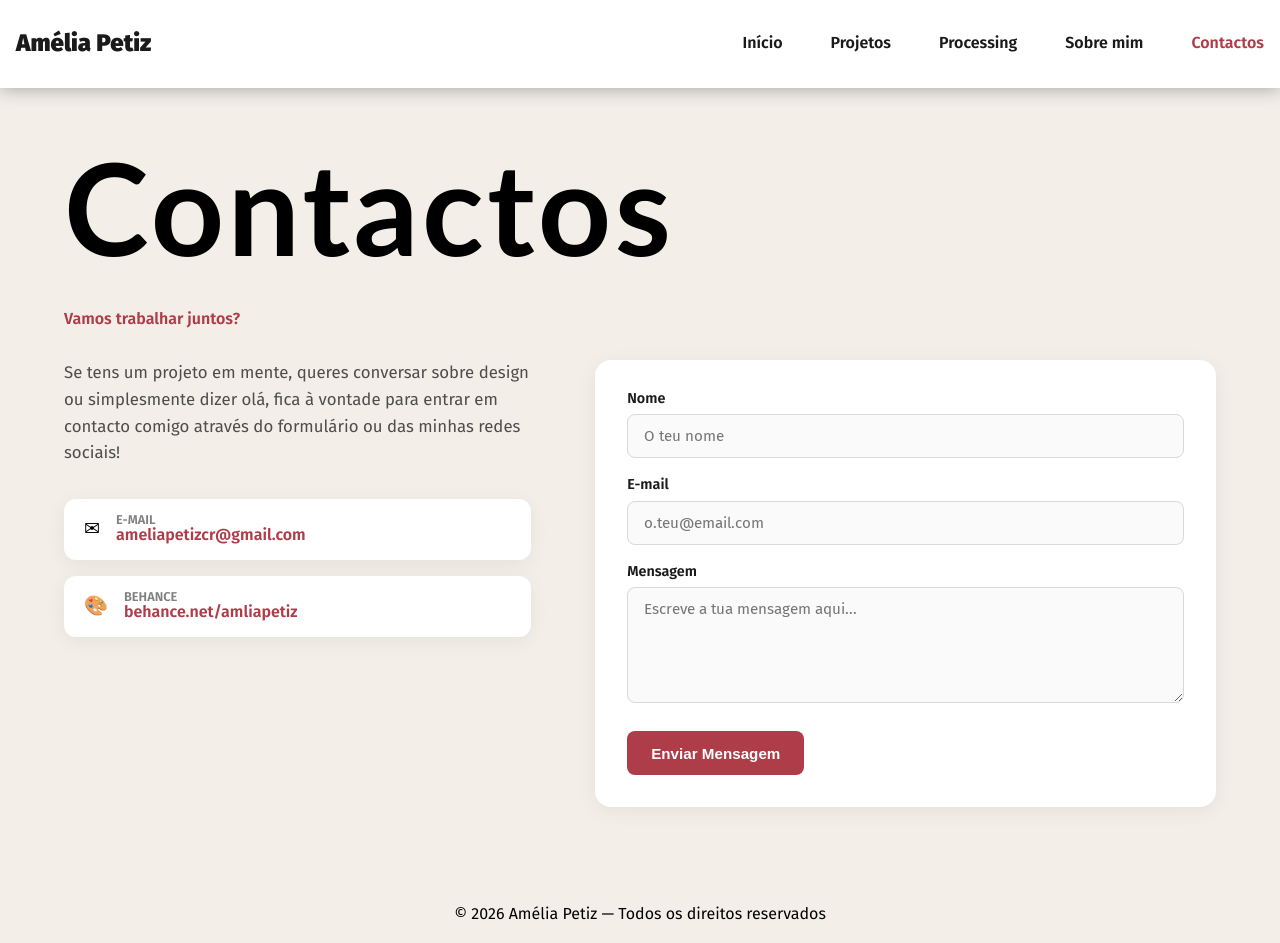
==== contactos.html @ 19742d5a "página dos contactos" ====
<!DOCTYPE html>
<html lang="pt-PT">
    <head>
        <meta charset="UTF-8">
        <meta name="viewport" content="width=device-width, initial-scale=1.0">
        <title>Contactos — Amélia Petiz</title>
        <meta name="author" content="Amélia Petiz" />
        <meta name="description" content="Contactos — Amélia Petiz, Designer Multimédia" />
        <link rel="icon" type="image/x-icon" href="imagens/favicon.ico">
        <link rel="stylesheet" href="css/reset.css">
        <link rel="stylesheet" href="css/style.css">
    </head>
    <body>
        <header id="topHeader">
            <nav id="mainMenu">
                <div class="navAction">
                    <div id="headerLogo">
                        <a href="index.html" title="Início">Amélia Petiz</a>
                    </div>
                    <div class="nav__toggle" id="nav-toggle">
                        <span class="nav__burger">☰</span>
                        <span class="nav__close">✕</span>
                    </div>
                </div>
                <div class="nav__menu" id="navMenu">
                    <ul class="nav__list">
                        <li><a class="nav__link" href="index.html">Início</a></li>
                        <li><a class="nav__link" href="projects.html">Projetos</a></li>
                        <li><a class="nav__link" href="processing.html">Processing</a></li>
                        <li><a class="nav__link" href="sobremim.html">Sobre mim</a></li>
                        <li><a class="nav__link active" href="contactos.html">Contactos</a></li>
                    </ul>
                </div>
            </nav> 
        </header>

        <main id="mainContent" class="pageWidth" style="padding: 2rem 4rem;">

            <h1 style="margin-top: 1.5rem;">Contactos</h1>
            <p style="color: #AF3C49; font-weight: 600; margin-top: 0.5rem; margin-bottom: 2rem;">Vamos trabalhar juntos?</p>

            <div style="display: flex; gap: 4rem; align-items: flex-start; flex-wrap: wrap; margin-bottom: 3rem;">
                
                <div style="flex: 1 1 280px;">
                    <p style="line-height: 1.6; color: hsl(0,0%,30%); margin-bottom: 2rem; font-size: 1.05rem;">
                        Se tens um projeto em mente, queres conversar sobre design ou simplesmente dizer olá, fica à vontade para entrar em contacto comigo através do formulário ou das minhas redes sociais!
                    </p>
                    
                    <ul style="display: flex; flex-direction: column; gap: 1rem;">
                        <li style="display: flex; align-items: center; gap: 1rem; background: white; border-radius: 0.75rem; padding: 1rem 1.25rem; box-shadow: 0 4px 20px hsla(0,0%,0%,0.06);">
                            <span style="font-size: 1.2rem;">✉</span>
                            <div>
                                <p style="font-size: 0.8rem; color: hsl(0,0%,50%); font-weight: 600; text-transform: uppercase;">E-mail</p>
                                <a href="mailto:amelia.petiz@my.ipleiria.pt" style="color: #AF3C49; font-weight: 600; text-decoration: none;">ameliapetizcr@gmail.com</a>
                            </div>
                        </li>
                        <li style="display: flex; align-items: center; gap: 1rem; background: white; border-radius: 0.75rem; padding: 1rem 1.25rem; box-shadow: 0 4px 20px hsla(0,0%,0%,0.06);">
                            <span style="font-size: 1.2rem;">🎨</span>
                            <div>
                                <p style="font-size: 0.8rem; color: hsl(0,0%,50%); font-weight: 600; text-transform: uppercase;">Behance</p>
                                <a href="https://behance.net" target="_blank" style="color: #AF3C49; font-weight: 600; text-decoration: none;">behance.net/amliapetiz</a>
                            </div>
                    </ul>
                </div>

                <div style="flex: 1.5 1 340px; background: white; padding: 2rem; border-radius: 1rem; box-shadow: 0 4px 20px hsla(0,0%,0%,0.06);">
                    <form action="#" method="POST" style="display: flex; flex-direction: column; gap: 1.25rem;">
                        
                        <div style="display: flex; flex-direction: column; gap: 0.5rem;">
                            <label for="name" style="font-weight: 600; color: hsl(0,0%,10%); font-size: 0.9rem;">Nome</label>
                            <input type="text" id="name" name="name" required placeholder="O teu nome" 
                                   style="width: 100%; padding: 0.75rem 1rem; border: 1px solid hsl(0,0%,85%); border-radius: 0.5rem; outline: none; font-family: inherit; font-size: 0.95rem; background: hsl(0,0%,98%);">
                        </div>

                        <div style="display: flex; flex-direction: column; gap: 0.5rem;">
                            <label for="email" style="font-weight: 600; color: hsl(0,0%,10%); font-size: 0.9rem;">E-mail</label>
                            <input type="email" id="email" name="email" required placeholder="o.teu@email.com" 
                                   style="width: 100%; padding: 0.75rem 1rem; border: 1px solid hsl(0,0%,85%); border-radius: 0.5rem; outline: none; font-family: inherit; font-size: 0.95rem; background: hsl(0,0%,98%);">
                        </div>

                        <div style="display: flex; flex-direction: column; gap: 0.5rem;">
                            <label for="message" style="font-weight: 600; color: hsl(0,0%,10%); font-size: 0.9rem;">Mensagem</label>
                            <textarea id="message" name="message" rows="5" required placeholder="Escreve a tua mensagem aqui..." 
                                      style="width: 100%; padding: 0.75rem 1rem; border: 1px solid hsl(0,0%,85%); border-radius: 0.5rem; outline: none; font-family: inherit; font-size: 0.95rem; resize: vertical; background: hsl(0,0%,98%);"></textarea>
                        </div>

                        <button type="submit" 
                                style="background: #AF3C49; color: white; border: none; padding: 0.85rem 1.5rem; border-radius: 0.5rem; font-weight: 600; cursor: pointer; font-size: 0.95rem; align-self: flex-start; margin-top: 0.5rem;">
                            Enviar Mensagem
                        </button>

                    </form>
                </div>

            </div>

        </main>

        <footer id="mainFooter">
            <p>&copy; 2026 Amélia Petiz — Todos os direitos reservados</p>
        </footer >

        <script src="js/script.js"></script>
    </body>
</html>
---- css/style.css ----
@import url('https://fonts.googleapis.com/css2?family=Lato:wght@400;700;900&family=Fira+Sans:wght@400;600&display=swap');

::selection { /* Optional */
  /* It can be really hard to read highlighted text with a text-shadow, it should be removed when selected */
  text-shadow: none;
  
  /* NOTE: Using this means the color and background-color are set to transparent for selected text... */
  /* So you can customise your styles below */
  color: #fff;
  background-color: #00f;
}

html {
  /* Make base font-size 100% of browser font-size */
  font-size: 100%;
}

@media (prefers-reduced-motion: no-preference) {
  html {
    scroll-behavior: smooth; /* Smoothly animate to different sections within a page, only if the user doesn't mind animations */
  }
}

*,
*::before,
*::after,
html {
  /* Declare your box-sizing here
  /* https://css-tricks.com/box-sizing */
  -webkit-box-sizing: border-box;
  -moz-box-sizing: border-box;
  box-sizing: border-box;
  /* outras opções - content-box */
}

body {
  /* Declare your default font stack here */
  font-family: "Font Stack", sans-serif, serif, monospace, cursive, fantasy;
  /* outras opções - serif, monospace, cursive, fantasy */

  /* Better text rendering - font-smoothing has not been officially declared, but can still be useful */
  text-rendering: geometricPrecision;
  /* outras opções -optimizeLegibility | optimizeSpeed */
  -webkit-font-smoothing: antialiased;
  -moz-osx-font-smoothing: grayscale;
}

img {
  /* For responsive images that adjust & adapt */
  height: auto;
  max-width: 100%;
  
  /* This isn't needed, but as a user, I get frustrated when I highlight text and the image gets highlighted too */
  user-select: none;
}

button {
  color: inherit; /* By default, buttons don't inherit the font colour, this is a useful default to override */
}

a, button {
  touch-action: manipulation; /* Element doesn't want double-tap on mobile to zoom */
}

svg {
  /* Make the SVGs fit the parent container by default */
  height: 100%;
  width: 100%;
  
  /* Optional - make the SVG's fill be the same as the inherited color */
  fill: currentColor;
  
  /* Prevent the SVG from altering cursor interaction */
  pointer-events: none;
}

iframe, video {
  /* Make iframes & videos fit the parent container by default */
  height: 100%;
  width: 100%
}

/**************************************************
***************************************************
*** O SEU CÓDIGO COMEÇA DEPOIS DESTE COMENTÁRIO ***
***************************************************
***************************************************/

/***************** VARIABLES CSS ******************/
:root {
  --header-height: 3.5rem;
  /*========== Colors ==========*/
  /*Color mode HSL(hue, saturation, lightness)*/
  --black-color: hsl(0, 0%, 10%);
  --black-color-light: hsl(0, 0%, 20%);
  --black-color-lighten: hsl(0, 0%, 30%);
  --white-color: #fff;
  --body-color: hsl(39, 30%, 93%);        /* bege/creme */
  --primary-color: #AF3C49;    /* rosa escuro */
  --secondary-color: hsl(0, 0%, 10%);     /* preto para texto */
  /*========== Font and typography ==========*/
  /*.5rem = 8px | 1rem = 16px ...*/
  /*--body-font: "Montserrat", sans-serif;*/
  /*--normal-font-size: .938rem;*/

  /*========== Font weight ==========*/
  --font-regular: 400;
  --font-semi-bold: 600;
  --font-bold: 800;

  /*========== z index ==========*/
  --z-tooltip: 10;
  --z-fixed: 100;
}

/*****************  Estilos Base ******************/

body{
  font-size: 16px;
  font-family: "Fira Sans", sans-serif;
  background-color: var(--body-color);
}

h1, h2, h3, h4, h5, h6 {
  font-family: lato, sans-serif;
}

p {
  font-size: 16px;
}

small {
  font-size: 0.8rem;
}

strong {
  font-weight: var(--font-semi-bold);
}

ul {
  list-style: none;
}

a {
  text-decoration: none;
  color: var(--secondary-color);
}

a:hover, a:active, a.active {
  color: var(--primary-color);  
}
/**** espaçar elementos ****/
.space-S{
  height: 30px;
}
.space-M{
  height: 60px;
}
.space-L{
  height: 90px;
}
.space-XL{
  height: 120px;
}
/************************************
******** largura dos elemento *******
******** que compoem o body *********
*************************************/
/* utilizando tags */
/*
body header, body main, body footer {
 width: 100%;
 max-width: 1680px;
 margin: 0 auto;
 padding: 0 16px;
}
*/
/* utilizando id */
/*
#topHeader, #mainContent, #mainFooter {
  width: 100%;
  max-width: 1680px;
  margin: 0 auto;
  padding: 0 16px;
}
*/
/* utilizando classes */

.pageWidth {
  width: 100%;
  max-width: 1680px;
  margin: 0 auto;
  padding: 0 16px;
}

/*********************************************
**** Definição da tipografia para mobile *****
*********************************************/

h1, .h1{
  font-size: 2.986rem;
  font-weight: 700;
  letter-spacing: 0.22rem;
  line-height: 1.5;
}

h2, .h2{
  font-size: 2.488rem;
  font-weight: 700;
  line-height: 1.15;
}

h3, .h3{
  font-size: 2.074rem;
  font-weight: 500;
  line-height: 1;
}

h4, .h4{
  font-size: 1.728rem;
}

h5, .h5{
  font-size: 1.44rem;
}

h6, .h6{
  font-size: 1.2rem;
}
/*********************************************
**** Definição da tipografia para desktop *****
*********************************************/
@media (min-width: 992px) {
  h1, .h1{
    font-size: 7.993rem;
  }

  h2, .h2{
    font-size: 5.653rem;
  }

  h3, .h3{
    font-size: 3.998rem;
  }

  h4, .h4{
    font-size: 2.2827rem;
  }

  h5, .h5{
    font-size: 1.9999rem;
  }

  h6, .h6{
    font-size: 1.414rem;
  }
}

/****************************************
********** menu de navegação ************
****************************************/

/*=============== HEADER ===============*/
#topHeader {
  position: fixed; /* menu fixo no scroll*/
  top: 0;
  left: 0;
  width: 100%;
  max-width: 100%;
  background-color: var(--white-color);
  box-shadow: 0 2px 16px hsla(220, 32%, 8%, .3);
  z-index: var(--z-fixed);
}

#mainMenu {
  height: var(--header-height);
  width: 100%;
  max-width:1680px;
  margin: 0 auto;
  padding: 0 16px;
}

.nav__burger, 
.nav__close {
  color: var(--black-color);
}

.navAction {
  height: 100%;
  display: flex;
  justify-content: space-between;
  align-items: center;
}

#headerLogo {
  display: inline-flex;
  align-items: center;
  column-gap: .25rem;
}

#headerLogo a{
  display: flex;
  align-items: center;
  font-size: 1.5rem;
  font-weight: 900;
}

#headerLogo img {
  width: 3rem;
}

.nav__toggle {
  position: relative;
  width: 32px;
  height: 32px;
}

.nav__burger, 
.nav__close {
  position: absolute;
  width: max-content;
  height: max-content;
  inset: 0;
  margin: auto;
  font-size: 2rem;
  cursor: pointer;
  transition: opacity .1s, transform .4s;
}

.nav__close {
  opacity: 0;
}

/* Navigation for mobile devices */
@media screen and (max-width: 992px) {
  .nav__menu {
    position: absolute;
    left: 0;
    top: 3.5rem;
    width: 100%;
    height: calc(100vh - 3.5rem);
    overflow: auto;
    pointer-events: none;
    opacity: 0;
    transition: height .4s, opacity .3s;
  }
  .nav__menu::-webkit-scrollbar {
    width: 0;
  }
  .nav__list {
    padding-top: 1rem;
  }
}

.nav__link {
  color: var(--secondary-color);
  background-color: var(--white-color);
  font-weight: var(--font-semi-bold);
  padding: 1.25rem 1.5rem;
  display: flex;
  justify-content: space-between;
  align-items: center;
  transition: color .3s;
}

.nav__link:hover {
  color: var(--primary-color);
}

/* Show menu */
.show-menu {
  opacity: 1;
  top: 3.5rem;
  pointer-events: initial;
}

/* Show icon */
.show-icon .nav__burger {
  opacity: 0;
  transform: rotate(90deg);
}
.show-icon .nav__close {
  opacity: 1;
  transform: rotate(90deg);
}

/* Navigation for large devices */
@media screen and (min-width: 992px) {
  #topHeader {
    margin-inline: auto;
  }

  #mainMenu {
    height: calc(var(--header-height) + 2rem);
    display: flex;
    justify-content: space-between;
  }
  .nav__toggle {
    display: none;
  }
  .nav__list {
    height: 100%;
    display: flex;
    column-gap: 3rem;
  }
  .nav__link {
    height: 100%;
    padding: 0;
    justify-content: initial;
    column-gap: .25rem;
    background-color: transparent;
  }
  .nav__link:hover {
    background-color: transparent;
  }
}


/****************************************
************* mainContent ***************
****************************************/

#mainContent {
  margin-top:var(--header-height)!important;
}

@media screen and (min-width: 992px) {
  #mainContent {
    margin-top:calc(var(--header-height)+2rem)
  }
}

/****************************************
************* mainFooter ***************
****************************************/

#mainFooter {
  padding: 20px;
  text-align: center;
}
/****************************************
************* secção hero ***************
****************************************/

/* Área principal com apresentação */
#hero {
  display: flex;
  align-items: center;
  justify-content: space-between;
  gap: 2rem;
  padding: 6rem 4rem;
  max-width: 1680px;
  margin: 0 auto;
  min-height: 90vh; /* ocupa quase o ecrã todo */
}


#hero h1 span {
  color: var(--primary-color); /* rosa no destaque do título */
}

.hero__text {
  max-width: 600px;
}

.hero__text p {
  margin-top: 1rem;
  line-height: 1.6;
  color: var(--black-color-lighten);
}
 
.hero__image img {
  width: 700px;
  margin-bottom: -6rem; /* cola a imagem ao fundo */
}


/* Botão */
.btn {
  display: inline-block;
  margin-top: 1.5rem;
  background-color: var(--primary-color);
  color: var(--white-color);
  padding: 0.75rem 2rem;
  border-radius: 2rem;
  font-weight: var(--font-semi-bold);
  transition: opacity 0.3s;
}

.btn:hover {
  opacity: 0.85;
  color: var(--white-color);
}

/****************************************
********* secção projetos em destaque ***
****************************************/

/* Grelha de projetos na página principal */
#featured {
  padding: 3rem 2rem;
  max-width: 1680px;
  margin: 0 auto;
}

#featured h2 {
  margin-bottom: 2rem;
}

.projects__grid {
  display: grid;
  grid-template-columns: repeat(2, 1fr);
  gap: 1.5rem;
}

/* Card de cada projeto */
.projects__grid article {
  background-color: var(--white-color);
  border-radius: 1rem;
  padding: 1.25rem;
  box-shadow: 0 4px 20px hsla(0, 0%, 0%, 0.06);
  transition: transform 0.3s;
}

.projects__grid article:hover {
  transform: translateY(-4px); /* sobe ao passar o rato */
}

.projects__grid img {
  width: 100%;
  height: 180px;
  object-fit: cover;
  border-radius: 0.5rem;
  margin-bottom: 1rem;
  background-color: hsl(39, 30%, 88%); /* placeholder enquanto não há imagem */
}

.projects__grid h3 {
  margin-bottom: 0.5rem;
}

.projects__grid p {
  color: var(--black-color-lighten);
  font-size: 0.9rem;
  margin-bottom: 0.75rem;
}

.projects__grid a {
  font-weight: var(--font-semi-bold);
  color: var(--primary-color);
}

/****************************************
************* responsive ****************
****************************************/

/* Em telemóvel, os cards ficam em coluna */
@media screen and (max-width: 992px) {
  #hero {
    flex-direction: column;
    text-align: center;
    padding: 2rem 1rem;
  }

  .projects__grid {
    grid-template-columns: 1fr;
  }
}

/* Poster do projeto */
#project-poster {
  max-width: 900px;
  margin: 2rem auto;
  padding: 0 2rem;
}

#project-poster img {
  width: 100%;
  border-radius: 1rem;
}
/****************************************
*********** página de projeto ***********
****************************************/

#project-poster {
  max-width: 900px;
  margin: 2rem auto;
  padding: 0 2rem;
}

#project-poster img {
  width: 100%;
  border-radius: 1rem;
}

#project-nav {
  max-width: 900px;
  margin: 4rem auto;
  padding: 2rem;
  display: flex;
  justify-content: space-between;
  border-top: 1px solid hsla(0, 0%, 0%, 0.1);
}

#project-nav a {
  font-weight: var(--font-semi-bold);
  color: var(--primary-color);
}
#project-header {
  padding: 2rem 4rem;
}

#project-description {
  padding: 0 4rem 2rem;
} 
/* Forçar cards da grelha de projetos com altura igual */
main > ul {
  align-items: stretch;
}

main > ul > li {
  display: flex;
}

main > ul > li > article {
  width: 100%;
}
/* Empurra o "Ver Projeto" do card de vídeo para baixo */
#mainContent ul li:last-child article a {
  margin-top: 3rem;
}

#p5Canvas {
  display:flex;
  flex-direction:column;
  align-items: :center;
  padding: 0.5rem;
  gap:0.5rem;
  }
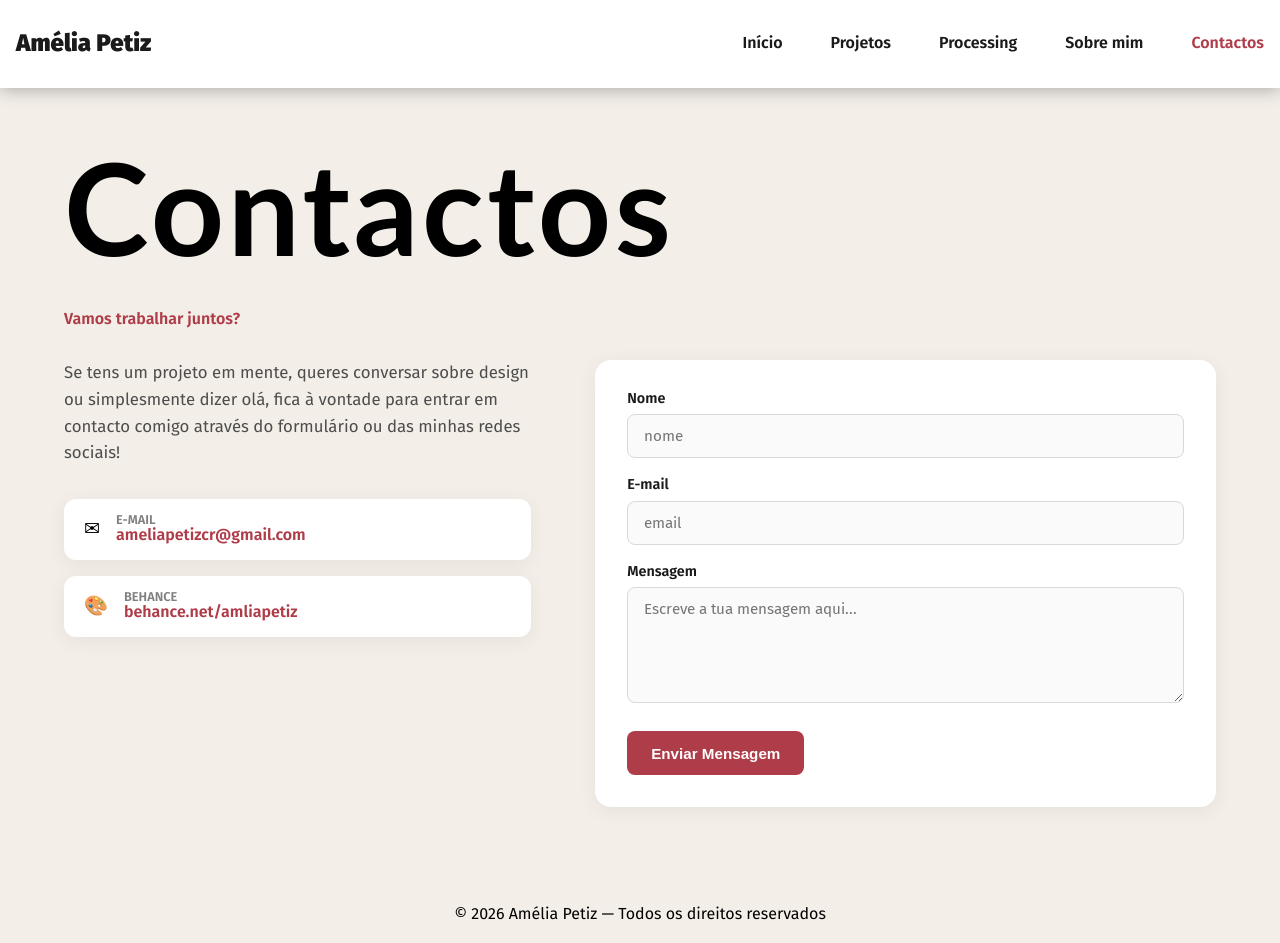
==== commit b929ada2: "outras correções" ====
--- a/contactos.html
+++ b/contactos.html
@@ -68,13 +68,13 @@
                         
                         <div style="display: flex; flex-direction: column; gap: 0.5rem;">
                             <label for="name" style="font-weight: 600; color: hsl(0,0%,10%); font-size: 0.9rem;">Nome</label>
-                            <input type="text" id="name" name="name" required placeholder="O teu nome" 
+                            <input type="text" id="name" name="name" required placeholder="nome" 
                                    style="width: 100%; padding: 0.75rem 1rem; border: 1px solid hsl(0,0%,85%); border-radius: 0.5rem; outline: none; font-family: inherit; font-size: 0.95rem; background: hsl(0,0%,98%);">
                         </div>
 
                         <div style="display: flex; flex-direction: column; gap: 0.5rem;">
                             <label for="email" style="font-weight: 600; color: hsl(0,0%,10%); font-size: 0.9rem;">E-mail</label>
-                            <input type="email" id="email" name="email" required placeholder="o.teu@email.com" 
+                            <input type="email" id="email" name="email" required placeholder="email" 
                                    style="width: 100%; padding: 0.75rem 1rem; border: 1px solid hsl(0,0%,85%); border-radius: 0.5rem; outline: none; font-family: inherit; font-size: 0.95rem; background: hsl(0,0%,98%);">
                         </div>
 
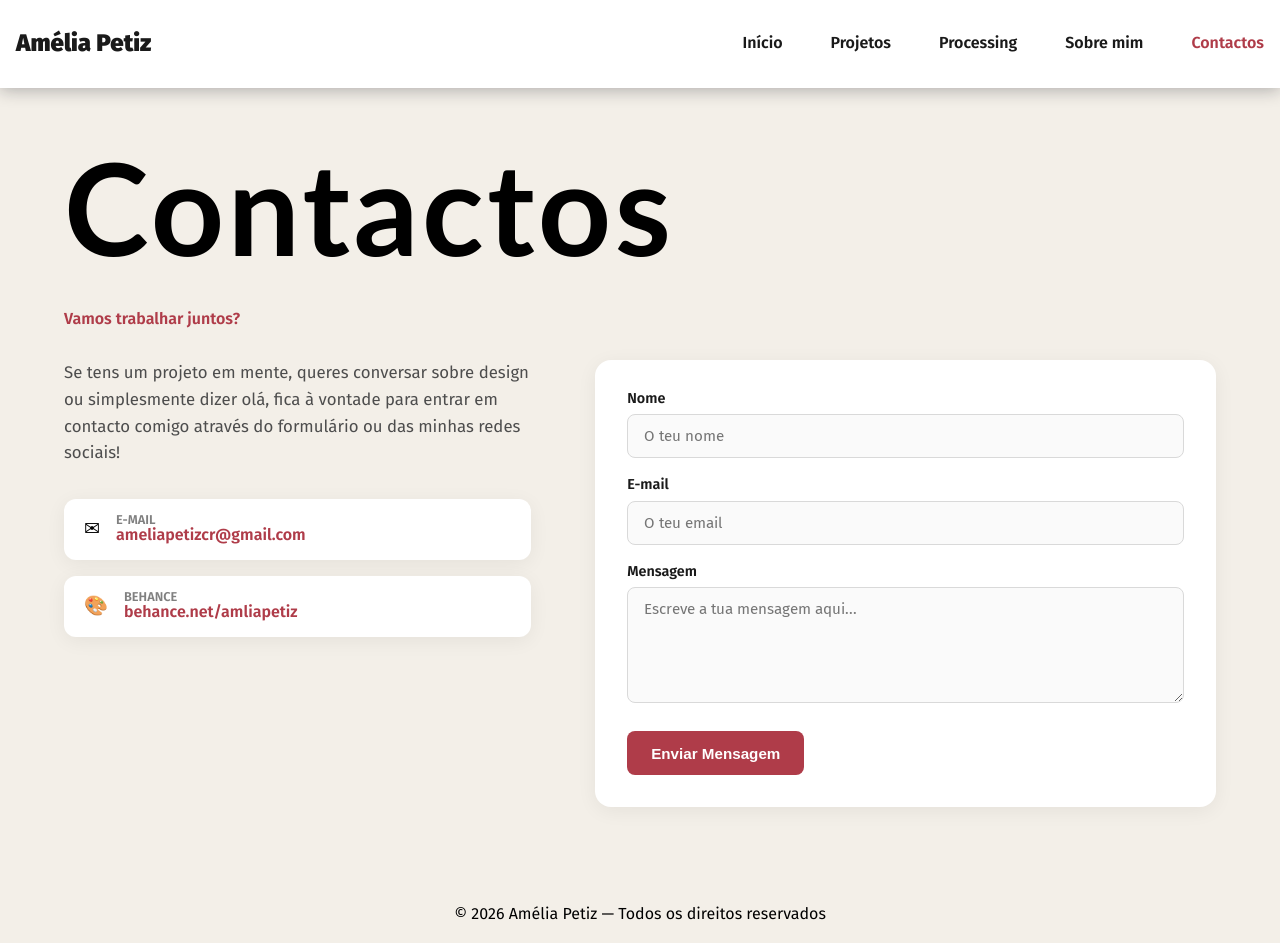
==== commit 1748f9aa: "dar class e meter no style css da página de contactos" ====
--- a/contactos.html
+++ b/contactos.html
@@ -1,3 +1,12 @@
+<!--
+    Nome: Amélia Petiz | Nº: 3230579
+    Exercício: Portfólio
+    Ano letivo: 3º, 2025-2026 | Semestre: 2º
+    UC: Laboratório de Projeto II
+    Curso: L.DGM | Escola: ESAD // Politécnico de Leiria
+    Docente: Luís Carradas
+    Data de avaliação: 15-06-2026
+-->
 <!DOCTYPE html>
 <html lang="pt-PT">
     <head>
@@ -34,60 +43,63 @@
             </nav> 
         </header>
 
-        <main id="mainContent" class="pageWidth" style="padding: 2rem 4rem;">
+        <main id="mainContent" class="pageWidth paginaContactos">
 
-            <h1 style="margin-top: 1.5rem;">Contactos</h1>
-            <p style="color: #AF3C49; font-weight: 600; margin-top: 0.5rem; margin-bottom: 2rem;">Vamos trabalhar juntos?</p>
+            <!-- Título e subtítulo da página -->
+            <h1>Contactos</h1>
+            <p class="pRed">Vamos trabalhar juntos?</p>
 
-            <div style="display: flex; gap: 4rem; align-items: flex-start; flex-wrap: wrap; margin-bottom: 3rem;">
+            <!-- Área principal com informações e formulário -->
+            <div class="contactos__wrapper">
                 
-                <div style="flex: 1 1 280px;">
-                    <p style="line-height: 1.6; color: hsl(0,0%,30%); margin-bottom: 2rem; font-size: 1.05rem;">
+                <!-- Coluna da esquerda: texto e links de contacto -->
+                <div class="contactos__info">
+                    <p class="contactos__texto">
                         Se tens um projeto em mente, queres conversar sobre design ou simplesmente dizer olá, fica à vontade para entrar em contacto comigo através do formulário ou das minhas redes sociais!
                     </p>
                     
-                    <ul style="display: flex; flex-direction: column; gap: 1rem;">
-                        <li style="display: flex; align-items: center; gap: 1rem; background: white; border-radius: 0.75rem; padding: 1rem 1.25rem; box-shadow: 0 4px 20px hsla(0,0%,0%,0.06);">
-                            <span style="font-size: 1.2rem;">✉</span>
+                    <!-- Lista de contactos -->
+                    <ul class="contactos__lista">
+                        <li class="contacto__item">
+                            <span class="contacto__icone">✉</span>
                             <div>
-                                <p style="font-size: 0.8rem; color: hsl(0,0%,50%); font-weight: 600; text-transform: uppercase;">E-mail</p>
-                                <a href="mailto:amelia.petiz@my.ipleiria.pt" style="color: #AF3C49; font-weight: 600; text-decoration: none;">ameliapetizcr@gmail.com</a>
+                                <p class="contacto__label">E-mail</p>
+                                <a href="mailto:ameliapetizcr@gmail.com" class="contacto__link">ameliapetizcr@gmail.com</a>
                             </div>
                         </li>
-                        <li style="display: flex; align-items: center; gap: 1rem; background: white; border-radius: 0.75rem; padding: 1rem 1.25rem; box-shadow: 0 4px 20px hsla(0,0%,0%,0.06);">
-                            <span style="font-size: 1.2rem;">🎨</span>
+                        <li class="contacto__item">
+                            <span class="contacto__icone">🎨</span>
                             <div>
-                                <p style="font-size: 0.8rem; color: hsl(0,0%,50%); font-weight: 600; text-transform: uppercase;">Behance</p>
-                                <a href="https://behance.net" target="_blank" style="color: #AF3C49; font-weight: 600; text-decoration: none;">behance.net/amliapetiz</a>
+                                <p class="contacto__label">Behance</p>
+                                <a href="https://behance.net/amliapetiz" target="_blank" class="contacto__link">behance.net/amliapetiz</a>
                             </div>
+                        </li>
                     </ul>
                 </div>
 
-                <div style="flex: 1.5 1 340px; background: white; padding: 2rem; border-radius: 1rem; box-shadow: 0 4px 20px hsla(0,0%,0%,0.06);">
-                    <form action="#" method="POST" style="display: flex; flex-direction: column; gap: 1.25rem;">
+                <!-- Coluna da direita: formulário de contacto -->
+                <div class="contactos__formulario">
+                    <form action="#" method="POST">
                         
-                        <div style="display: flex; flex-direction: column; gap: 0.5rem;">
-                            <label for="name" style="font-weight: 600; color: hsl(0,0%,10%); font-size: 0.9rem;">Nome</label>
-                            <input type="text" id="name" name="name" required placeholder="nome" 
-                                   style="width: 100%; padding: 0.75rem 1rem; border: 1px solid hsl(0,0%,85%); border-radius: 0.5rem; outline: none; font-family: inherit; font-size: 0.95rem; background: hsl(0,0%,98%);">
+                        <!-- Campo nome -->
+                        <div class="campo">
+                            <label for="name">Nome</label>
+                            <input type="text" id="name" name="name" required placeholder="O teu nome">
                         </div>
 
-                        <div style="display: flex; flex-direction: column; gap: 0.5rem;">
-                            <label for="email" style="font-weight: 600; color: hsl(0,0%,10%); font-size: 0.9rem;">E-mail</label>
-                            <input type="email" id="email" name="email" required placeholder="email" 
-                                   style="width: 100%; padding: 0.75rem 1rem; border: 1px solid hsl(0,0%,85%); border-radius: 0.5rem; outline: none; font-family: inherit; font-size: 0.95rem; background: hsl(0,0%,98%);">
+                        <!-- Campo email -->
+                        <div class="campo">
+                            <label for="email">E-mail</label>
+                            <input type="email" id="email" name="email" required placeholder="O teu email">
                         </div>
 
-                        <div style="display: flex; flex-direction: column; gap: 0.5rem;">
-                            <label for="message" style="font-weight: 600; color: hsl(0,0%,10%); font-size: 0.9rem;">Mensagem</label>
-                            <textarea id="message" name="message" rows="5" required placeholder="Escreve a tua mensagem aqui..." 
-                                      style="width: 100%; padding: 0.75rem 1rem; border: 1px solid hsl(0,0%,85%); border-radius: 0.5rem; outline: none; font-family: inherit; font-size: 0.95rem; resize: vertical; background: hsl(0,0%,98%);"></textarea>
+                        <!-- Campo mensagem -->
+                        <div class="campo">
+                            <label for="message">Mensagem</label>
+                            <textarea id="message" name="message" rows="5" required placeholder="Escreve a tua mensagem aqui..."></textarea>
                         </div>
 
-                        <button type="submit" 
-                                style="background: #AF3C49; color: white; border: none; padding: 0.85rem 1.5rem; border-radius: 0.5rem; font-weight: 600; cursor: pointer; font-size: 0.95rem; align-self: flex-start; margin-top: 0.5rem;">
-                            Enviar Mensagem
-                        </button>
+                        <button type="submit" class="btn-enviar">Enviar Mensagem</button>
 
                     </form>
                 </div>
@@ -98,7 +110,7 @@
 
         <footer id="mainFooter">
             <p>&copy; 2026 Amélia Petiz — Todos os direitos reservados</p>
-        </footer >
+        </footer>
 
         <script src="js/script.js"></script>
     </body>
--- a/css/style.css
+++ b/css/style.css
@@ -162,6 +162,13 @@
 .space-XL{
   height: 120px;
 }
+
+.pRed {
+  color: #AF3C49;
+  font-weight: 600;
+  margin-top: 0.5rem;
+  margin-bottom: 2rem;
+}
 /************************************
 ******** largura dos elemento *******
 ******** que compoem o body *********
@@ -202,6 +209,7 @@
   font-weight: 700;
   letter-spacing: 0.22rem;
   line-height: 1.5;
+  margin-top: 1.5rem;
 }
 
 h2, .h2{
@@ -637,3 +645,134 @@
   padding: 0.5rem;
   gap:0.5rem;
   }
+
+
+.paginaContactos {
+  padding: 2rem 4rem;
+}
+
+
+.contactos__wrapper {
+  display: flex;
+  gap: 4rem;
+  align-items: flex-start;
+  flex-wrap: wrap;
+  margin-bottom: 3rem;
+}
+
+
+.contactos__info {
+  flex: 1 1 280px;
+}
+
+
+.contactos__texto {
+  line-height: 1.6;
+  color: hsl(0, 0%, 30%);
+  margin-bottom: 2rem;
+  font-size: 1.05rem;
+}
+
+
+.contactos__lista {
+  display: flex;
+  flex-direction: column;
+  gap: 1rem;
+}
+
+
+.contacto__item {
+  display: flex;
+  align-items: center;
+  gap: 1rem;
+  background: white;
+  border-radius: 0.75rem;
+  padding: 1rem 1.25rem;
+  box-shadow: 0 4px 20px hsla(0, 0%, 0%, 0.06);
+}
+
+/* Ícone do contacto */
+.contacto__icone {
+  font-size: 1.2rem;
+}
+
+
+.contacto__label {
+  font-size: 0.8rem;
+  color: hsl(0, 0%, 50%);
+  font-weight: 600;
+  text-transform: uppercase;
+}
+
+
+.contacto__link {
+  color: #AF3C49;
+  font-weight: 600;
+}
+
+
+.contactos__formulario {
+  flex: 1.5 1 340px;
+  background: white;
+  padding: 2rem;
+  border-radius: 1rem;
+  box-shadow: 0 4px 20px hsla(0, 0%, 0%, 0.06);
+}
+
+
+.contactos__formulario form {
+  display: flex;
+  flex-direction: column;
+  gap: 1.25rem;
+}
+
+
+.campo {
+  display: flex;
+  flex-direction: column;
+  gap: 0.5rem;
+}
+
+
+.campo label {
+  font-weight: 600;
+  color: hsl(0, 0%, 10%);
+  font-size: 0.9rem;
+}
+
+
+.campo input,
+.campo textarea {
+  width: 100%;
+  padding: 0.75rem 1rem;
+  border: 1px solid hsl(0, 0%, 85%);
+  border-radius: 0.5rem;
+  outline: none;
+  font-family: inherit;
+  font-size: 0.95rem;
+  background: hsl(0, 0%, 98%);
+}
+
+
+.campo textarea {
+  resize: vertical;
+}
+
+
+.btn-enviar {
+  background: #AF3C49;
+  color: white;
+  border: none;
+  padding: 0.85rem 1.5rem;
+  border-radius: 0.5rem;
+  font-weight: 600;
+  cursor: pointer;
+  font-size: 0.95rem;
+  align-self: flex-start;
+  margin-top: 0.5rem;
+}
+
+
+.btn-enviar:hover {
+  opacity: 0.85;
+}
